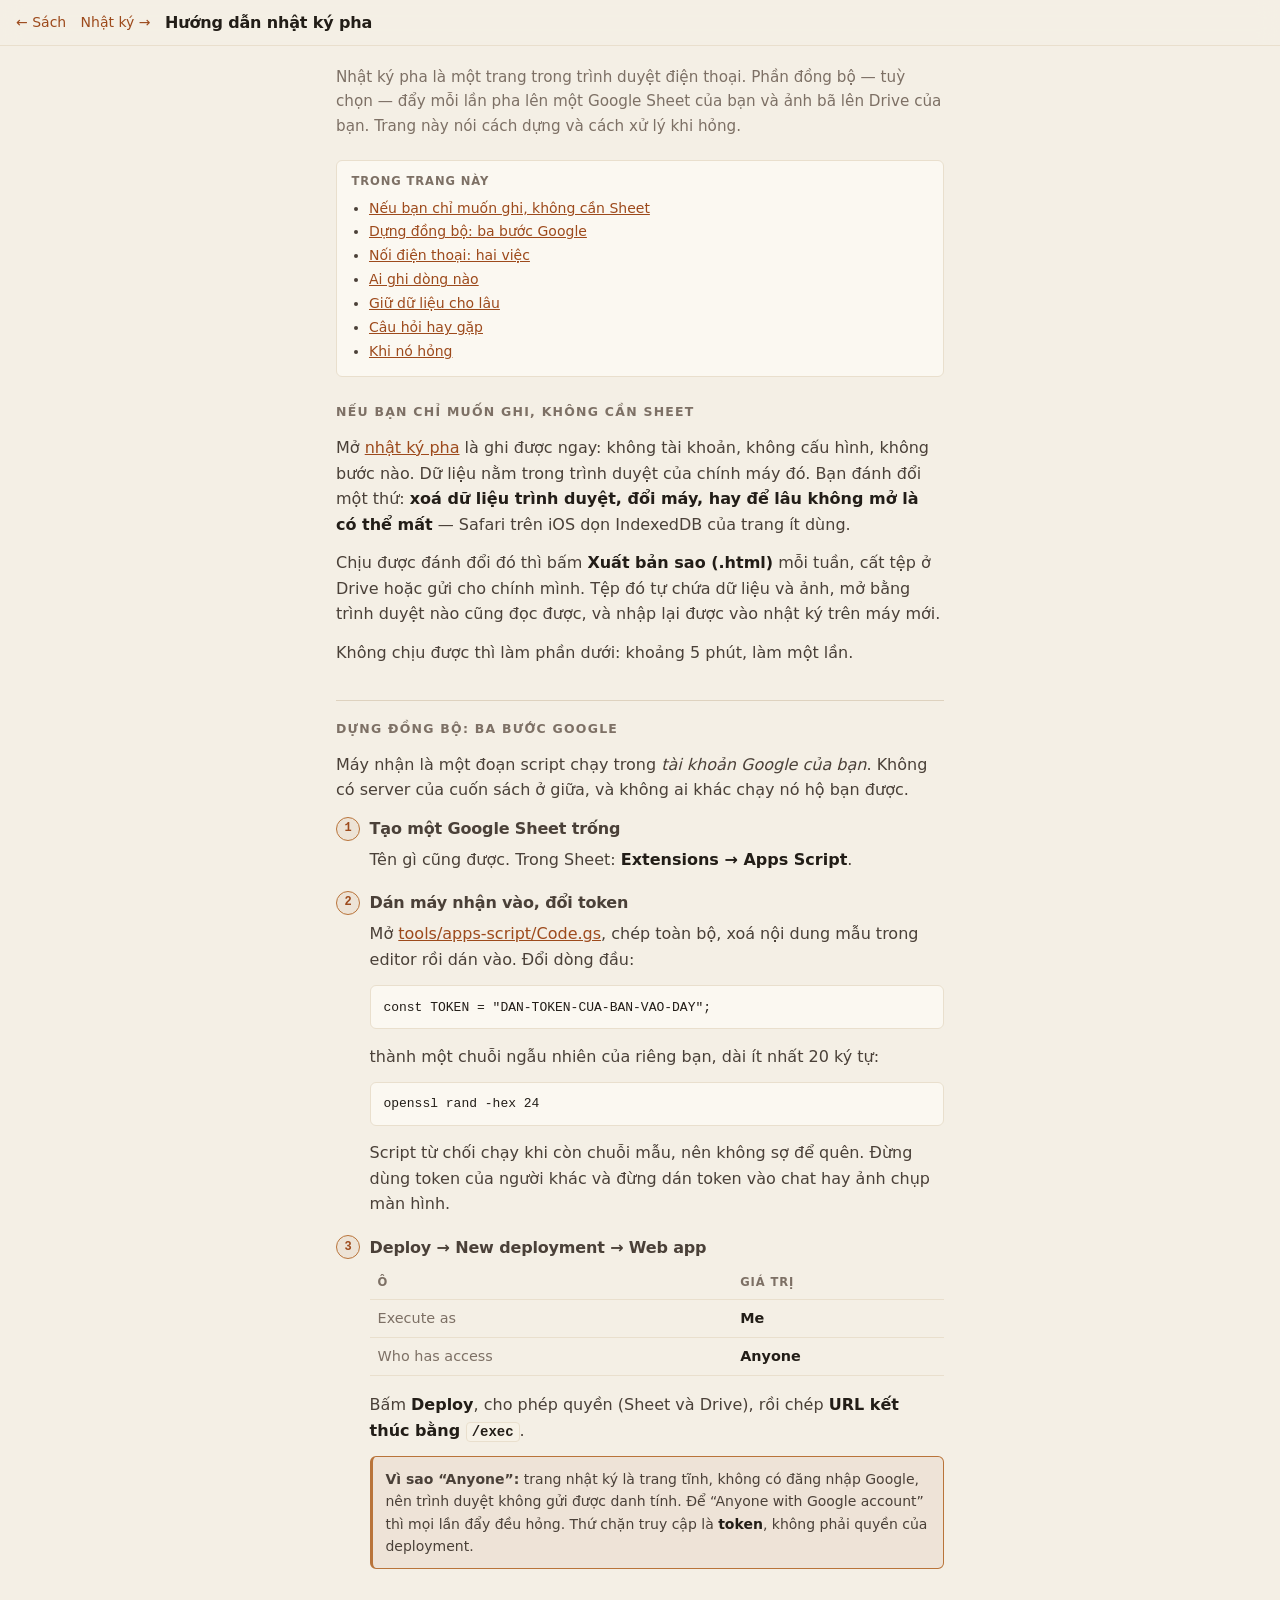
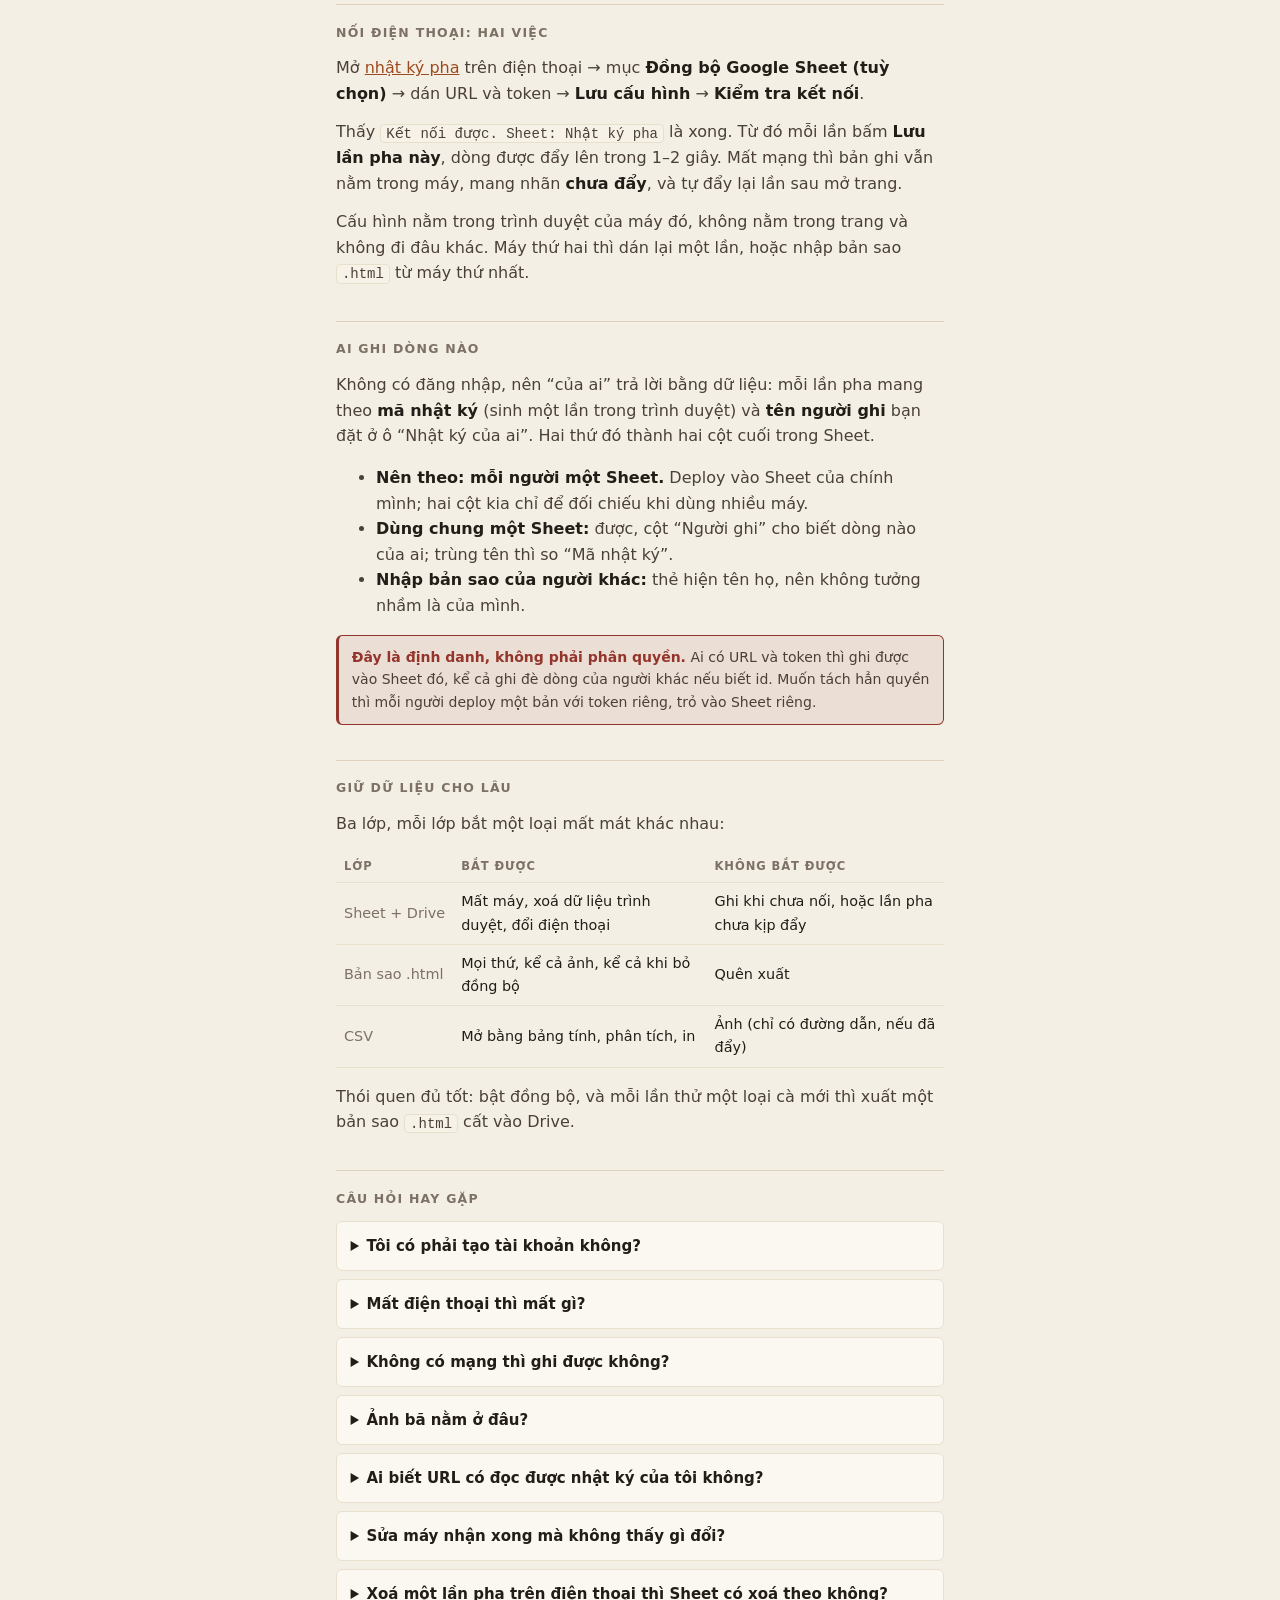
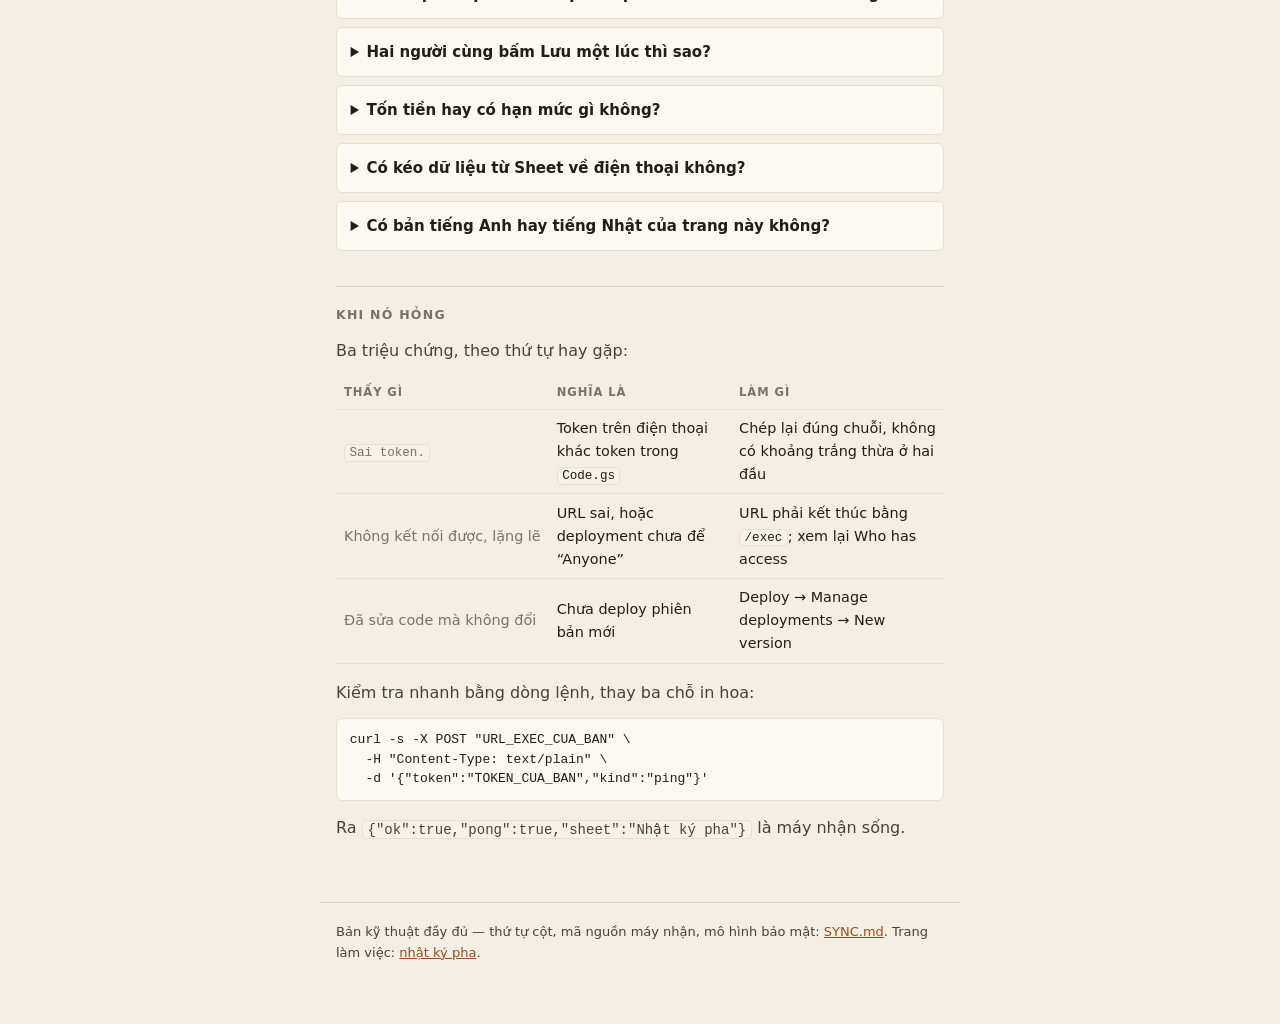
==== guide.html @ 0a40d256 "Trang hướng dẫn nhật ký: đọc được trên web, không phải tải SYNC.md SYNC.md là tệp Markdown: mở trên " ====
<!DOCTYPE html>
<html lang="vi">
<head>
<meta charset="utf-8">
<meta name="viewport" content="width=device-width, initial-scale=1, viewport-fit=cover">
<title>Hướng dẫn nhật ký pha — The Brewing Bible</title>
<meta name="description" content="Dựng nhật ký pha trong 5 phút: Google Sheet, máy nhận Apps Script, nối điện thoại. Kèm câu hỏi hay gặp và cách xử lý khi hỏng.">
<meta name="theme-color" content="#9d4a1c">
<meta name="robots" content="noindex">
<link rel="icon" href="icon.svg" type="image/svg+xml">
<style>
/* Trang đọc, không phải trang làm việc: một cột, cỡ chữ thoải mái, không
   script, không font ngoài. Theo hệ màu của sách và của journal.html. */
:root{
  --bg:#f4efe5; --surface:#fbf8f1; --surface-2:#f7f2e7;
  --ink:#221d17; --ink-2:#4a4038; --muted:#7d7065;
  --rule:#ded2bf; --rule-soft:#e9dfcd;
  --accent:#9d4a1c; --accent-2:#b9743a; --accent-wash:rgba(157,74,28,.07);
  --bad:#94352c; --ok:#4a6b3f;
  --radius:6px;
  --font-ui: -apple-system, BlinkMacSystemFont, "Segoe UI", Roboto, system-ui, sans-serif;
  --font-mono: ui-monospace, "SF Mono", "Cascadia Mono", Menlo, Consolas, monospace;
}
@media (prefers-color-scheme: dark){
  :root{
    --bg:#14120e; --surface:#1b1813; --surface-2:#221e18;
    --ink:#efe7d8; --ink-2:#c8bcab; --muted:#9a8d7e;
    --rule:#352e24; --rule-soft:#2a241c;
    --accent:#d98a56; --accent-2:#c99862; --accent-wash:rgba(217,138,86,.1);
    --bad:#d97a6f; --ok:#8fb47e;
  }
}
*, *::before, *::after{ box-sizing: border-box; }
html{ -webkit-text-size-adjust: 100%; scroll-behavior: smooth; }
body{
  margin: 0; background: var(--bg); color: var(--ink);
  font-family: var(--font-ui); font-size: 16px; line-height: 1.6;
  -webkit-font-smoothing: antialiased;
}
.top{
  position: sticky; top: 0; z-index: 5;
  display: flex; align-items: center; gap: .9rem;
  padding: .6rem 1rem;
  background: color-mix(in srgb, var(--bg) 88%, transparent);
  backdrop-filter: blur(10px);
  border-bottom: 1px solid var(--rule-soft);
}
.top h1{ margin: 0; font-size: 1rem; font-weight: 600; letter-spacing: -.01em; flex: 1 1 auto; }
.top a{ color: var(--accent); text-decoration: none; font-size: .875rem; white-space: nowrap; }
.top a:hover{ text-decoration: underline; }

main{ max-width: 40rem; margin: 0 auto; padding: 1.2rem 1rem 3rem; }
.lede{ color: var(--muted); font-size: .95rem; margin: 0 0 1.4rem; }

h2{
  font-size: .78rem; letter-spacing: .1em; text-transform: uppercase;
  color: var(--muted); font-weight: 600;
  margin: 2.2rem 0 .8rem; padding-top: 1.1rem; border-top: 1px solid var(--rule);
}
h2:first-of-type{ border-top: 0; padding-top: 0; margin-top: 1.4rem; }
h3{ font-size: 1rem; margin: 1.3rem 0 .35rem; letter-spacing: -.01em; }
p{ margin: 0 0 .8rem; }
p, li{ color: var(--ink-2); }
strong{ color: var(--ink); }
a{ color: var(--accent); }
code{
  font-family: var(--font-mono); font-size: .875em;
  background: var(--surface-2); border: 1px solid var(--rule-soft);
  border-radius: 4px; padding: .05em .35em;
}
pre{
  margin: 0 0 .9rem; padding: .7rem .8rem; overflow-x: auto;
  background: var(--surface); border: 1px solid var(--rule-soft); border-radius: var(--radius);
  font-family: var(--font-mono); font-size: .8125rem; line-height: 1.5; color: var(--ink);
}
pre code{ background: none; border: 0; padding: 0; font-size: inherit; }

/* Nhãn bước: số trong vòng tròn, dùng cho cả ba bước Google lẫn hai bước điện thoại. */
.steps{ list-style: none; margin: 0 0 1rem; padding: 0; counter-reset: step; }
.steps > li{
  position: relative; margin: 0 0 1.1rem; padding-left: 2.1rem;
  counter-increment: step;
}
.steps > li::before{
  content: counter(step);
  position: absolute; left: 0; top: .05rem;
  width: 1.5rem; height: 1.5rem; border-radius: 999px;
  display: grid; place-items: center;
  font-family: var(--font-mono); font-size: .75rem; font-weight: 600;
  color: var(--accent); background: var(--accent-wash);
  border: 1px solid var(--accent-2);
}
.steps h3{ margin-top: 0; }

table{ width: 100%; border-collapse: collapse; margin: 0 0 1rem; font-size: .9rem; }
th, td{ text-align: left; padding: .45rem .5rem; border-bottom: 1px solid var(--rule-soft); }
th{ font-size: .72rem; letter-spacing: .08em; text-transform: uppercase; color: var(--muted); font-weight: 600; }
td:first-child{ color: var(--muted); white-space: nowrap; }

.note{
  margin: 0 0 1rem; padding: .65rem .8rem;
  border: 1px solid var(--accent-2); border-left-width: 3px; border-radius: var(--radius);
  background: var(--accent-wash); font-size: .875rem;
}
.warn{
  margin: 0 0 1rem; padding: .65rem .8rem;
  border: 1px solid var(--bad); border-left-width: 3px; border-radius: var(--radius);
  background: color-mix(in srgb, var(--bad) 9%, transparent); font-size: .875rem;
}
.warn b{ color: var(--bad); }

.toc{ margin: 0 0 1.6rem; padding: .7rem .9rem; background: var(--surface); border: 1px solid var(--rule-soft); border-radius: var(--radius); font-size: .875rem; }
.toc p{ margin: 0 0 .35rem; font-size: .72rem; letter-spacing: .08em; text-transform: uppercase; color: var(--muted); font-weight: 600; }
.toc ul{ margin: 0; padding-left: 1.1rem; }
.toc li{ margin: .1rem 0; }

details{
  margin: 0 0 .5rem; padding: .1rem .85rem;
  background: var(--surface); border: 1px solid var(--rule-soft); border-radius: var(--radius);
}
details[open]{ background: var(--surface-2); }
summary{
  cursor: pointer; padding: .65rem 0; font-weight: 600; color: var(--ink);
  font-size: .9375rem;
}
details[open] > summary{ color: var(--accent); }
details > :not(summary){ margin-top: 0; }
details p:last-child{ margin-bottom: .8rem; }

footer{
  max-width: 40rem; margin: 0 auto; padding: 1.2rem 1rem 3rem;
  border-top: 1px solid var(--rule); font-size: .8125rem; color: var(--muted);
}
footer a{ color: var(--accent); }
</style>
</head>
<body>

<header class="top">
  <a href="./">&larr; Sách</a>
  <a href="journal.html">Nhật ký &rarr;</a>
  <h1>Hướng dẫn nhật ký pha</h1>
</header>

<main>
  <p class="lede">Nhật ký pha là một trang trong trình duyệt điện thoại. Phần đồng bộ — tuỳ chọn — đẩy mỗi lần pha lên một Google Sheet của bạn và ảnh bã lên Drive của bạn. Trang này nói cách dựng và cách xử lý khi hỏng.</p>

  <div class="toc">
    <p>Trong trang này</p>
    <ul>
      <li><a href="#nhanh">Nếu bạn chỉ muốn ghi, không cần Sheet</a></li>
      <li><a href="#dung">Dựng đồng bộ: ba bước Google</a></li>
      <li><a href="#noi">Nối điện thoại: hai việc</a></li>
      <li><a href="#ai">Ai ghi dòng nào</a></li>
      <li><a href="#giu">Giữ dữ liệu cho lâu</a></li>
      <li><a href="#hoi">Câu hỏi hay gặp</a></li>
      <li><a href="#hong">Khi nó hỏng</a></li>
    </ul>
  </div>

  <h2 id="nhanh">Nếu bạn chỉ muốn ghi, không cần Sheet</h2>
  <p>Mở <a href="journal.html">nhật ký pha</a> là ghi được ngay: không tài khoản, không cấu hình, không bước nào. Dữ liệu nằm trong trình duyệt của chính máy đó. Bạn đánh đổi một thứ: <strong>xoá dữ liệu trình duyệt, đổi máy, hay để lâu không mở là có thể mất</strong> — Safari trên iOS dọn IndexedDB của trang ít dùng.</p>
  <p>Chịu được đánh đổi đó thì bấm <strong>Xuất bản sao (.html)</strong> mỗi tuần, cất tệp ở Drive hoặc gửi cho chính mình. Tệp đó tự chứa dữ liệu và ảnh, mở bằng trình duyệt nào cũng đọc được, và nhập lại được vào nhật ký trên máy mới.</p>
  <p>Không chịu được thì làm phần dưới: khoảng 5 phút, làm một lần.</p>

  <h2 id="dung">Dựng đồng bộ: ba bước Google</h2>
  <p>Máy nhận là một đoạn script chạy trong <em>tài khoản Google của bạn</em>. Không có server của cuốn sách ở giữa, và không ai khác chạy nó hộ bạn được.</p>

  <ol class="steps">
    <li>
      <h3>Tạo một Google Sheet trống</h3>
      <p>Tên gì cũng được. Trong Sheet: <strong>Extensions → Apps Script</strong>.</p>
    </li>
    <li>
      <h3>Dán máy nhận vào, đổi token</h3>
      <p>Mở <a href="tools/apps-script/Code.gs">tools/apps-script/Code.gs</a>, chép toàn bộ, xoá nội dung mẫu trong editor rồi dán vào. Đổi dòng đầu:</p>
      <pre><code>const TOKEN = "DAN-TOKEN-CUA-BAN-VAO-DAY";</code></pre>
      <p>thành một chuỗi ngẫu nhiên của riêng bạn, dài ít nhất 20 ký tự:</p>
      <pre><code>openssl rand -hex 24</code></pre>
      <p>Script từ chối chạy khi còn chuỗi mẫu, nên không sợ để quên. Đừng dùng token của người khác và đừng dán token vào chat hay ảnh chụp màn hình.</p>
    </li>
    <li>
      <h3>Deploy → New deployment → Web app</h3>
      <table>
        <tr><th>Ô</th><th>Giá trị</th></tr>
        <tr><td>Execute as</td><td><strong>Me</strong></td></tr>
        <tr><td>Who has access</td><td><strong>Anyone</strong></td></tr>
      </table>
      <p>Bấm <strong>Deploy</strong>, cho phép quyền (Sheet và Drive), rồi chép <strong>URL kết thúc bằng <code>/exec</code></strong>.</p>
      <p class="note"><b>Vì sao “Anyone”:</b> trang nhật ký là trang tĩnh, không có đăng nhập Google, nên trình duyệt không gửi được danh tính. Để “Anyone with Google account” thì mọi lần đẩy đều hỏng. Thứ chặn truy cập là <strong>token</strong>, không phải quyền của deployment.</p>
    </li>
  </ol>

  <h2 id="noi">Nối điện thoại: hai việc</h2>
  <p>Mở <a href="journal.html">nhật ký pha</a> trên điện thoại → mục <strong>Đồng bộ Google Sheet (tuỳ chọn)</strong> → dán URL và token → <strong>Lưu cấu hình</strong> → <strong>Kiểm tra kết nối</strong>.</p>
  <p>Thấy <code>Kết nối được. Sheet: Nhật ký pha</code> là xong. Từ đó mỗi lần bấm <strong>Lưu lần pha này</strong>, dòng được đẩy lên trong 1–2 giây. Mất mạng thì bản ghi vẫn nằm trong máy, mang nhãn <strong>chưa đẩy</strong>, và tự đẩy lại lần sau mở trang.</p>
  <p>Cấu hình nằm trong trình duyệt của máy đó, không nằm trong trang và không đi đâu khác. Máy thứ hai thì dán lại một lần, hoặc nhập bản sao <code>.html</code> từ máy thứ nhất.</p>

  <h2 id="ai">Ai ghi dòng nào</h2>
  <p>Không có đăng nhập, nên “của ai” trả lời bằng dữ liệu: mỗi lần pha mang theo <strong>mã nhật ký</strong> (sinh một lần trong trình duyệt) và <strong>tên người ghi</strong> bạn đặt ở ô “Nhật ký của ai”. Hai thứ đó thành hai cột cuối trong Sheet.</p>
  <ul>
    <li><strong>Nên theo: mỗi người một Sheet.</strong> Deploy vào Sheet của chính mình; hai cột kia chỉ để đối chiếu khi dùng nhiều máy.</li>
    <li><strong>Dùng chung một Sheet:</strong> được, cột “Người ghi” cho biết dòng nào của ai; trùng tên thì so “Mã nhật ký”.</li>
    <li><strong>Nhập bản sao của người khác:</strong> thẻ hiện tên họ, nên không tưởng nhầm là của mình.</li>
  </ul>
  <p class="warn"><b>Đây là định danh, không phải phân quyền.</b> Ai có URL và token thì ghi được vào Sheet đó, kể cả ghi đè dòng của người khác nếu biết id. Muốn tách hẳn quyền thì mỗi người deploy một bản với token riêng, trỏ vào Sheet riêng.</p>

  <h2 id="giu">Giữ dữ liệu cho lâu</h2>
  <p>Ba lớp, mỗi lớp bắt một loại mất mát khác nhau:</p>
  <table>
    <tr><th>Lớp</th><th>Bắt được</th><th>Không bắt được</th></tr>
    <tr><td>Sheet + Drive</td><td>Mất máy, xoá dữ liệu trình duyệt, đổi điện thoại</td><td>Ghi khi chưa nối, hoặc lần pha chưa kịp đẩy</td></tr>
    <tr><td>Bản sao .html</td><td>Mọi thứ, kể cả ảnh, kể cả khi bỏ đồng bộ</td><td>Quên xuất</td></tr>
    <tr><td>CSV</td><td>Mở bằng bảng tính, phân tích, in</td><td>Ảnh (chỉ có đường dẫn, nếu đã đẩy)</td></tr>
  </table>
  <p>Thói quen đủ tốt: bật đồng bộ, và mỗi lần thử một loại cà mới thì xuất một bản sao <code>.html</code> cất vào Drive.</p>

  <h2 id="hoi">Câu hỏi hay gặp</h2>

  <details>
    <summary>Tôi có phải tạo tài khoản không?</summary>
    <p>Không. Không có tài khoản nào trong hệ thống này — không email, không mật khẩu, không đăng nhập. Tên người ghi chỉ là nhãn dán lên bản ghi.</p>
  </details>

  <details>
    <summary>Mất điện thoại thì mất gì?</summary>
    <p>Mất những gì <em>chưa đẩy lên Sheet</em> và mất các bản ghi chỉ nằm trong máy. Những gì đã đẩy vẫn còn trong Sheet và ảnh vẫn còn trong Drive, mở bằng máy khác được.</p>
    <p>Máy mới: dán URL và token vào, rồi dùng <strong>Nhập bản sao</strong> nếu bạn có tệp <code>.html</code>. Hiện <strong>chưa có</strong> chức năng kéo ngược từ Sheet về điện thoại — xem câu cuối.</p>
  </details>

  <details>
    <summary>Không có mạng thì ghi được không?</summary>
    <p>Được. Bản ghi vào máy trước, đẩy lên sau. Mất mạng thì nó mang nhãn <strong>chưa đẩy</strong> và tự thử lại lần sau mở trang. Bạn cũng có thể bấm <strong>Đẩy lên Sheet</strong> để đẩy tay toàn bộ hàng chờ.</p>
  </details>

  <details>
    <summary>Ảnh bã nằm ở đâu?</summary>
    <p>Trong Drive của bạn, thư mục <code>Brewing Bible — ảnh bã</code>, và mỗi dòng trong Sheet có một URL ảnh. Ảnh được nén ngay trên điện thoại còn cạnh dài 1200 px trước khi lưu, nên một tấm chỉ vài trăm KB.</p>
    <p>Ảnh chỉ được tải lên ở lần đẩy đầu. Sửa ghi chú không tạo thêm tệp; đổi ảnh thì tệp mới được tải lên.</p>
  </details>

  <details>
    <summary>Ai biết URL có đọc được nhật ký của tôi không?</summary>
    <p>Không. Máy nhận <strong>không có lệnh đọc</strong>: mọi request thiếu token đều bị từ chối, và không có đường nào trả dữ liệu về. Biết URL mà không có token thì không làm được gì.</p>
    <p>Nhưng có <em>cả</em> URL và token thì ghi được. Vì vậy token là thứ phải giữ riêng, và đừng commit nó vào đâu cả.</p>
  </details>

  <details>
    <summary>Sửa máy nhận xong mà không thấy gì đổi?</summary>
    <p>Đây là lỗi phổ biến nhất của Apps Script: bấm Save trong editor <strong>không</strong> làm URL cũ chạy code mới. Phải <strong>Deploy → Manage deployments → bút chì → Version: New version → Deploy</strong>.</p>
  </details>

  <details>
    <summary>Xoá một lần pha trên điện thoại thì Sheet có xoá theo không?</summary>
    <p><strong>Không.</strong> Xoá chỉ xoá trong máy. Dòng đã đẩy lên Sheet vẫn nằm đó. Nếu cần, xoá tay trong Sheet — nhưng lần đẩy sau của bản ghi đó (nếu còn trong máy) sẽ tạo lại dòng. Đây là giới hạn đã biết, chưa vá.</p>
  </details>

  <details>
    <summary>Hai người cùng bấm Lưu một lúc thì sao?</summary>
    <p>Máy nhận ghi theo <code>id</code>: có dòng cùng id thì cập nhật, chưa có thì thêm. Đẩy lại, đẩy hai lần, hay đóng tab giữa lúc đẩy đều không sinh dòng trùng. Hai tab trên cùng một máy có thể cùng đẩy một lúc — kết quả vẫn là một dòng.</p>
  </details>

  <details>
    <summary>Tốn tiền hay có hạn mức gì không?</summary>
    <p>Không tốn tiền. Apps Script miễn phí có hạn mức gọi mỗi ngày; uống ba ly mỗi ngày thì không bao giờ chạm tới. Mỗi lần đẩy chậm 1–2 giây vì Apps Script khởi động lại cho từng request — đó là lý do trang đẩy lần lượt và không bắt bạn chờ.</p>
  </details>

  <details>
    <summary>Có kéo dữ liệu từ Sheet về điện thoại không?</summary>
    <p>Chưa. Đồng bộ là <strong>một chiều</strong>: đẩy lên, không kéo về. Kéo về cần mở quyền chia sẻ cho ảnh trong Drive, và đó là một đánh đổi khác — chưa làm. Cách dựng lại hiện tại là bản sao <code>.html</code>.</p>
  </details>

  <details>
    <summary>Có bản tiếng Anh hay tiếng Nhật của trang này không?</summary>
    <p>Chưa. Sách có bản dịch, nhưng trang nhật ký và trang hướng dẫn này mới chỉ có tiếng Việt.</p>
  </details>

  <h2 id="hong">Khi nó hỏng</h2>
  <p>Ba triệu chứng, theo thứ tự hay gặp:</p>
  <table>
    <tr><th>Thấy gì</th><th>Nghĩa là</th><th>Làm gì</th></tr>
    <tr><td><code>Sai token.</code></td><td>Token trên điện thoại khác token trong <code>Code.gs</code></td><td>Chép lại đúng chuỗi, không có khoảng trắng thừa ở hai đầu</td></tr>
    <tr><td>Không kết nối được, lặng lẽ</td><td>URL sai, hoặc deployment chưa để “Anyone”</td><td>URL phải kết thúc bằng <code>/exec</code>; xem lại Who has access</td></tr>
    <tr><td>Đã sửa code mà không đổi</td><td>Chưa deploy phiên bản mới</td><td>Deploy → Manage deployments → New version</td></tr>
  </table>
  <p>Kiểm tra nhanh bằng dòng lệnh, thay ba chỗ in hoa:</p>
  <pre><code>curl -s -X POST "URL_EXEC_CUA_BAN" \
  -H "Content-Type: text/plain" \
  -d '{"token":"TOKEN_CUA_BAN","kind":"ping"}'</code></pre>
  <p>Ra <code>{"ok":true,"pong":true,"sheet":"Nhật ký pha"}</code> là máy nhận sống.</p>
</main>

<footer>
  <p>Bản kỹ thuật đầy đủ — thứ tự cột, mã nguồn máy nhận, mô hình bảo mật: <a href="SYNC.md">SYNC.md</a>. Trang làm việc: <a href="journal.html">nhật ký pha</a>.</p>
</footer>

</body>
</html>
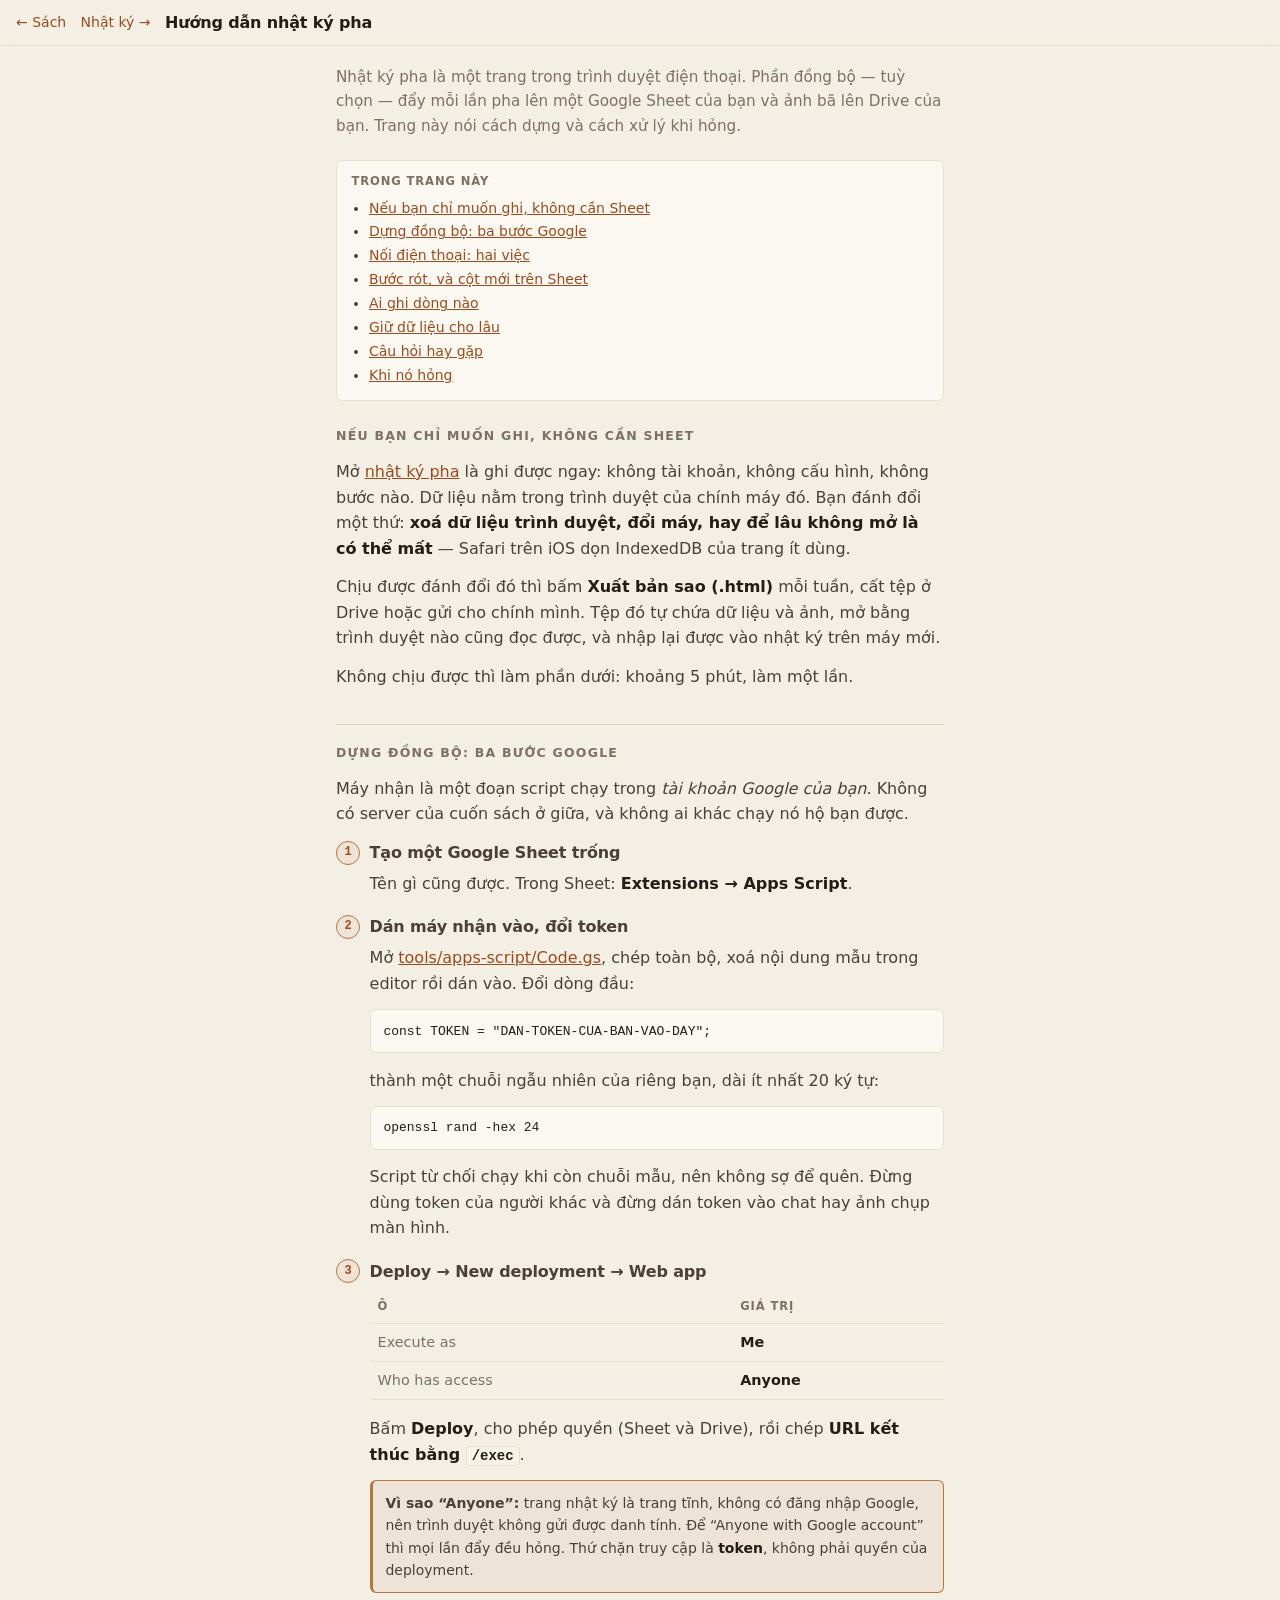
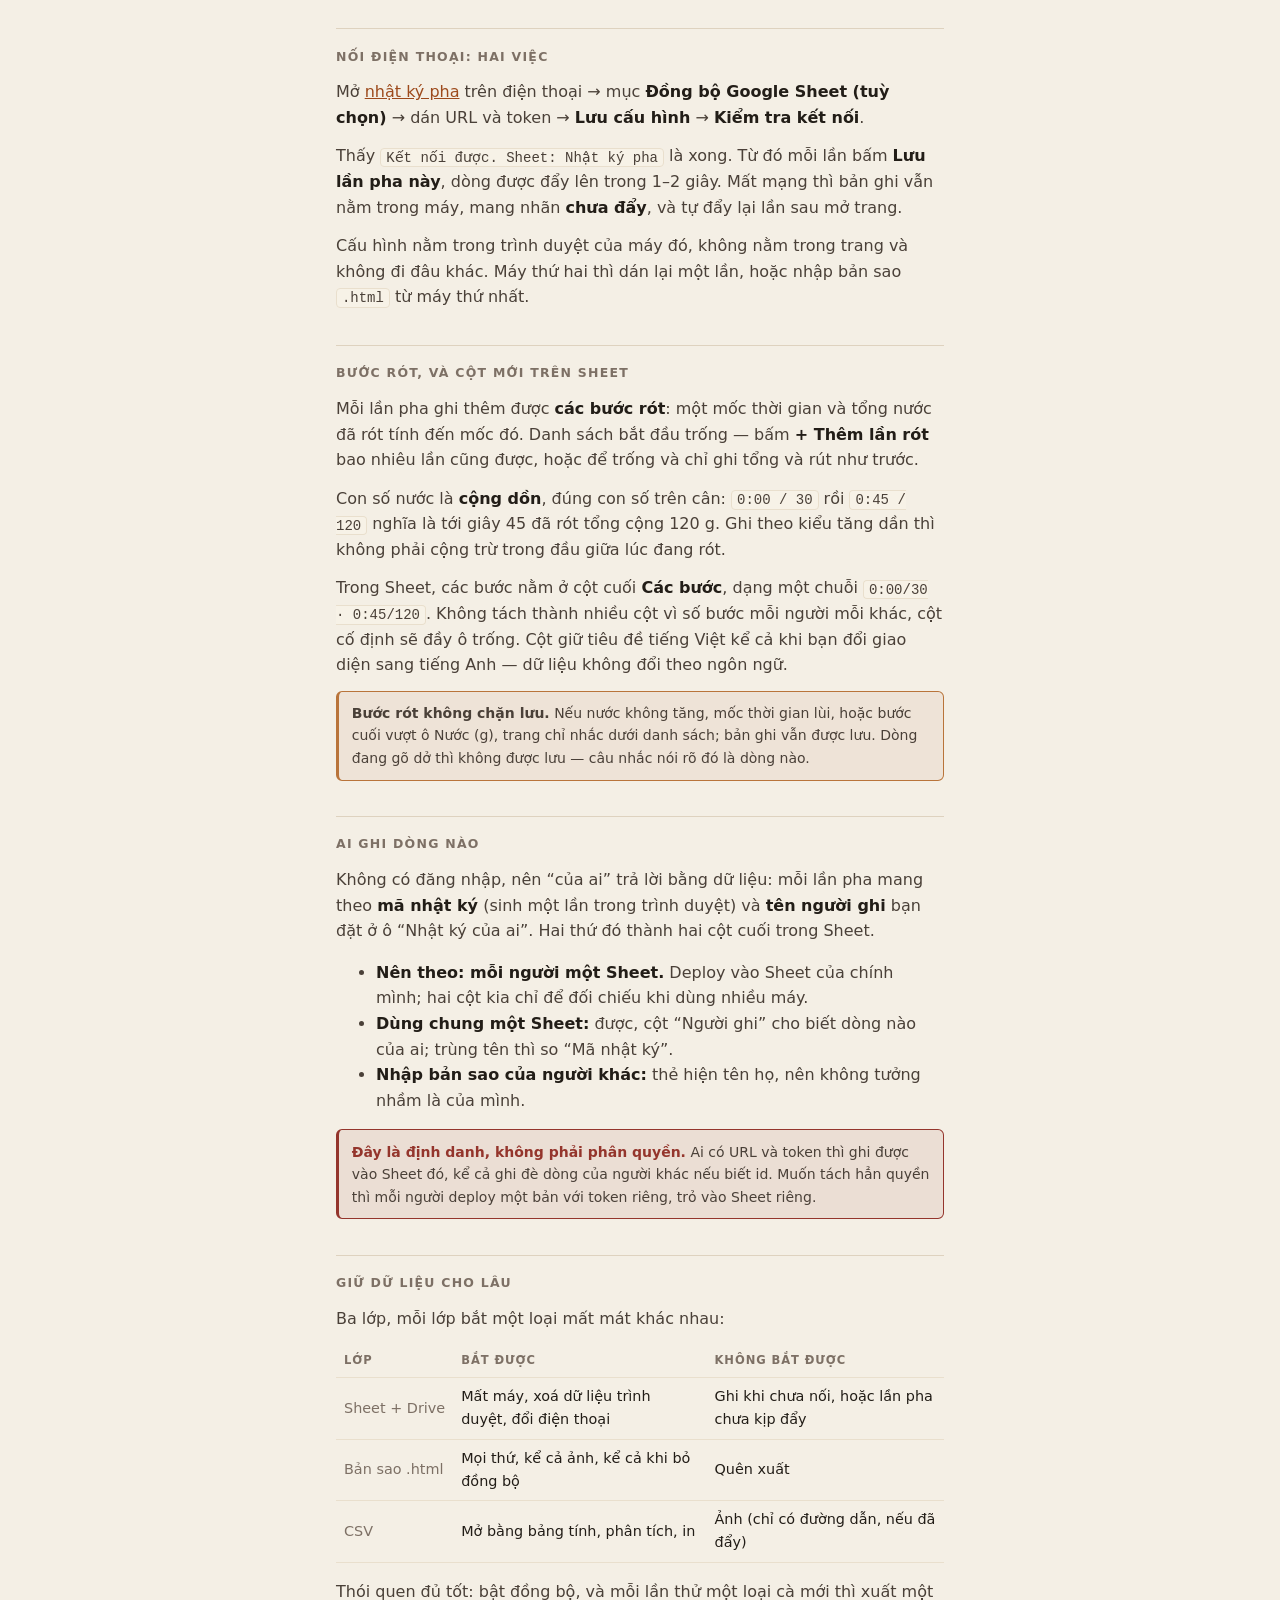
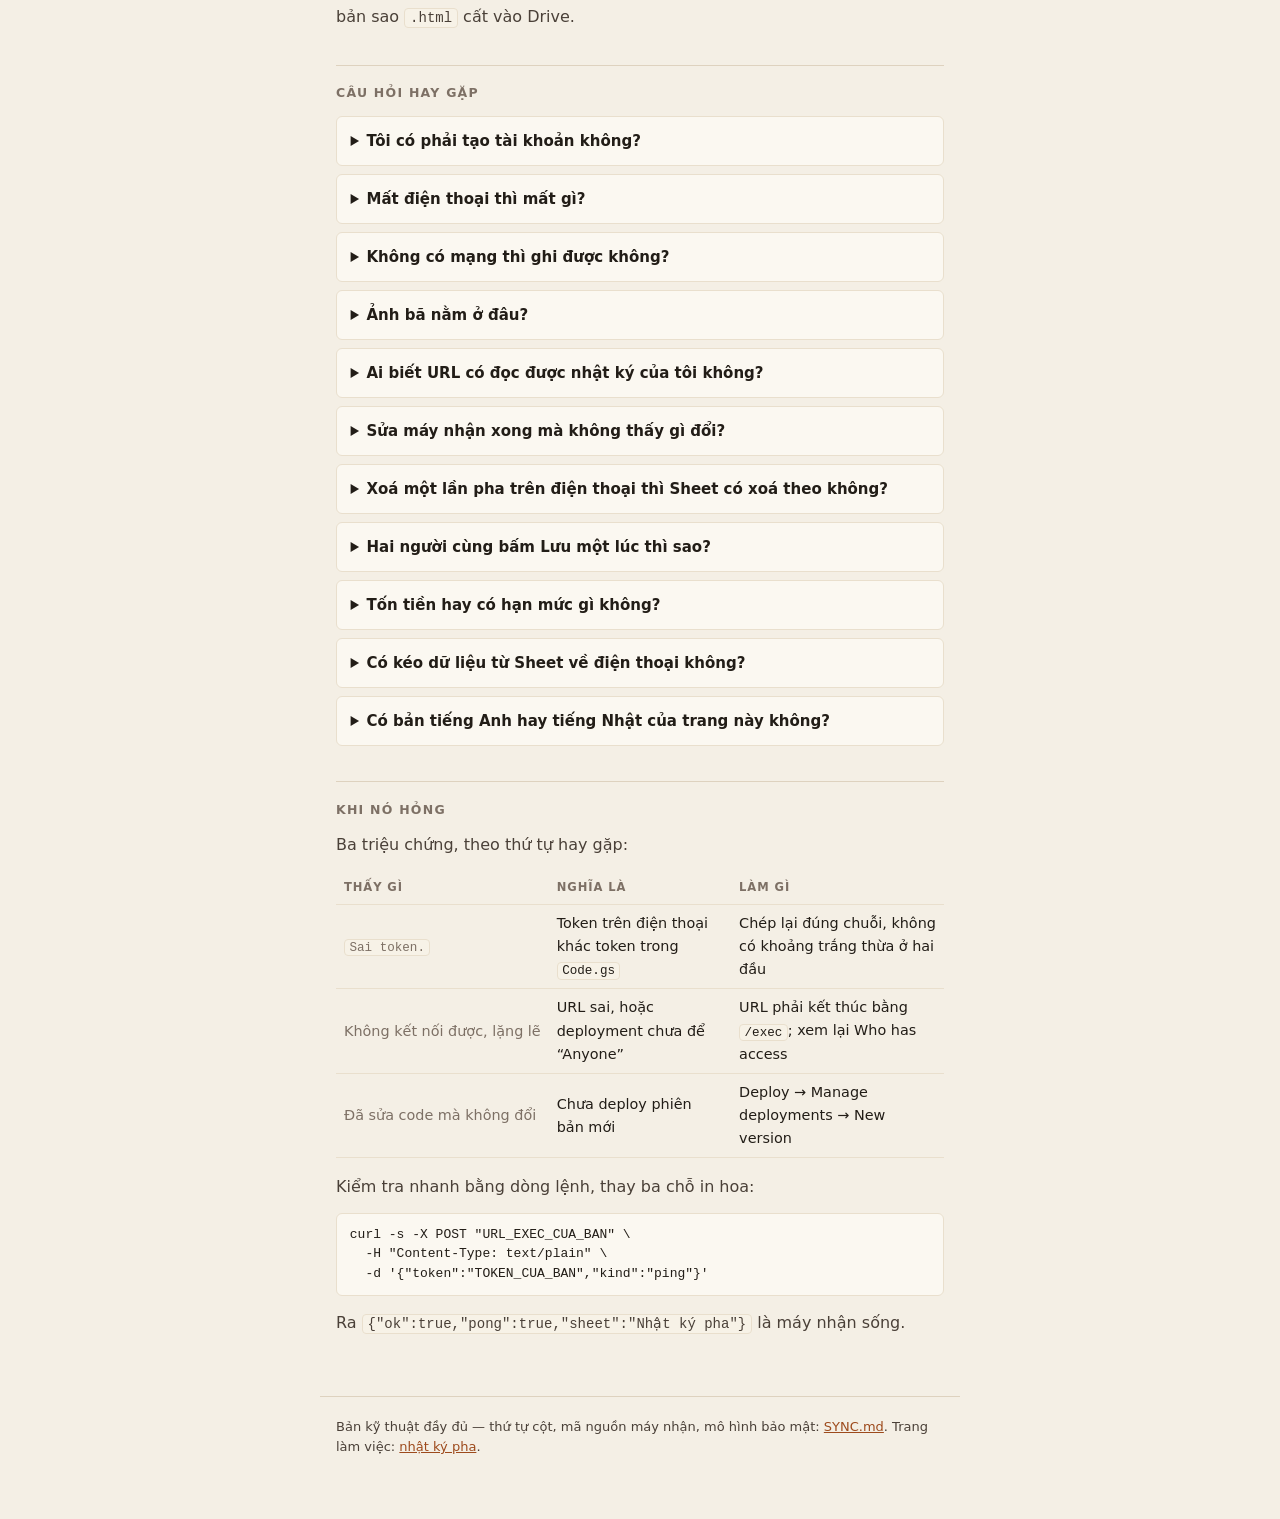
==== commit f875e130: "Nhật ký: thêm các bước rót, và bản tiếng Anh Mẫu bảy dòng không ghi được công thức rót, nên ba lần r" ====
--- a/guide.html
+++ b/guide.html
@@ -151,6 +151,7 @@
       <li><a href="#nhanh">Nếu bạn chỉ muốn ghi, không cần Sheet</a></li>
       <li><a href="#dung">Dựng đồng bộ: ba bước Google</a></li>
       <li><a href="#noi">Nối điện thoại: hai việc</a></li>
+      <li><a href="#buoc">Bước rót, và cột mới trên Sheet</a></li>
       <li><a href="#ai">Ai ghi dòng nào</a></li>
       <li><a href="#giu">Giữ dữ liệu cho lâu</a></li>
       <li><a href="#hoi">Câu hỏi hay gặp</a></li>
@@ -196,6 +197,12 @@
   <p>Thấy <code>Kết nối được. Sheet: Nhật ký pha</code> là xong. Từ đó mỗi lần bấm <strong>Lưu lần pha này</strong>, dòng được đẩy lên trong 1–2 giây. Mất mạng thì bản ghi vẫn nằm trong máy, mang nhãn <strong>chưa đẩy</strong>, và tự đẩy lại lần sau mở trang.</p>
   <p>Cấu hình nằm trong trình duyệt của máy đó, không nằm trong trang và không đi đâu khác. Máy thứ hai thì dán lại một lần, hoặc nhập bản sao <code>.html</code> từ máy thứ nhất.</p>
 
+  <h2 id="buoc">Bước rót, và cột mới trên Sheet</h2>
+  <p>Mỗi lần pha ghi thêm được <strong>các bước rót</strong>: một mốc thời gian và tổng nước đã rót tính đến mốc đó. Danh sách bắt đầu trống — bấm <strong>+ Thêm lần rót</strong> bao nhiêu lần cũng được, hoặc để trống và chỉ ghi tổng và rút như trước.</p>
+  <p>Con số nước là <strong>cộng dồn</strong>, đúng con số trên cân: <code>0:00 / 30</code> rồi <code>0:45 / 120</code> nghĩa là tới giây 45 đã rót tổng cộng 120 g. Ghi theo kiểu tăng dần thì không phải cộng trừ trong đầu giữa lúc đang rót.</p>
+  <p>Trong Sheet, các bước nằm ở cột cuối <strong>Các bước</strong>, dạng một chuỗi <code>0:00/30 · 0:45/120</code>. Không tách thành nhiều cột vì số bước mỗi người mỗi khác, cột cố định sẽ đầy ô trống. Cột giữ tiêu đề tiếng Việt kể cả khi bạn đổi giao diện sang tiếng Anh — dữ liệu không đổi theo ngôn ngữ.</p>
+  <p class="note"><b>Bước rót không chặn lưu.</b> Nếu nước không tăng, mốc thời gian lùi, hoặc bước cuối vượt ô Nước (g), trang chỉ nhắc dưới danh sách; bản ghi vẫn được lưu. Dòng đang gõ dở thì không được lưu — câu nhắc nói rõ đó là dòng nào.</p>
+
   <h2 id="ai">Ai ghi dòng nào</h2>
   <p>Không có đăng nhập, nên “của ai” trả lời bằng dữ liệu: mỗi lần pha mang theo <strong>mã nhật ký</strong> (sinh một lần trong trình duyệt) và <strong>tên người ghi</strong> bạn đặt ở ô “Nhật ký của ai”. Hai thứ đó thành hai cột cuối trong Sheet.</p>
   <ul>
@@ -272,7 +279,8 @@
 
   <details>
     <summary>Có bản tiếng Anh hay tiếng Nhật của trang này không?</summary>
-    <p>Chưa. Sách có bản dịch, nhưng trang nhật ký và trang hướng dẫn này mới chỉ có tiếng Việt.</p>
+    <p>Trang <a href="journal.html">nhật ký pha</a> có nút đổi ngôn ngữ ở góc trên (VI/EN) và nhớ lựa chọn trong trình duyệt. Sách có bản dịch tiếng Anh và tiếng Nhật. Riêng trang hướng dẫn này mới chỉ có tiếng Việt.</p>
+    <p>Đổi ngôn ngữ chỉ đổi chữ hiện trên màn hình. Dữ liệu đã ghi, tiêu đề cột trong CSV và trên Sheet vẫn giữ tiếng Việt, để hai người dùng hai ngôn ngữ so sánh được cùng một bảng.</p>
   </details>
 
   <h2 id="hong">Khi nó hỏng</h2>
